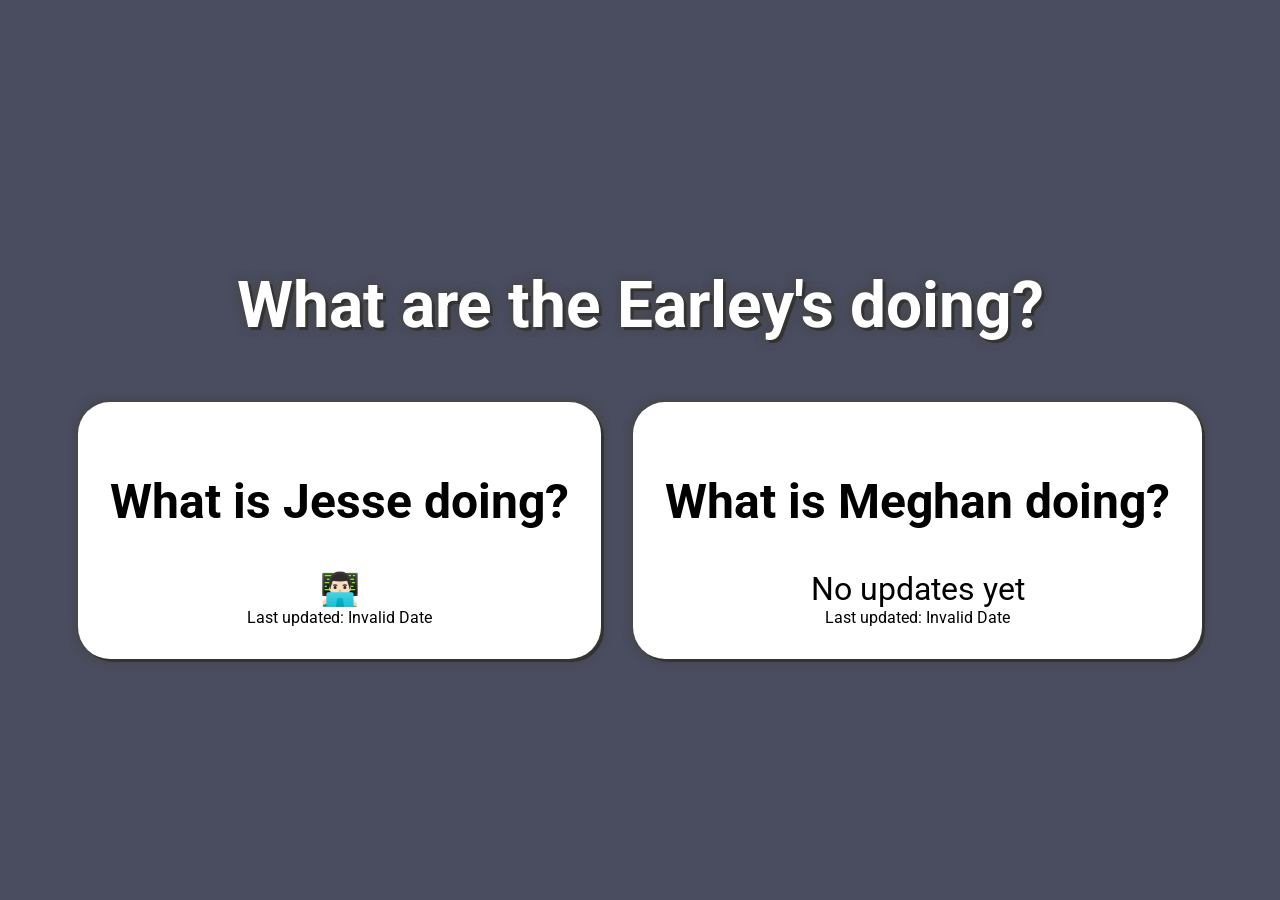
==== index.html @ f64fa742 "initial commit" ====
<!DOCTYPE html>
<html lang="en">
<head>
    <meta charset="UTF-8">
    <meta name="viewport" content="width=device-width, initial-scale=1.0">
    <title>What are the Earley's doing?</title>
    <link rel="stylesheet" href="styles.css">
    <link rel="preconnect" href="https://fonts.googleapis.com">
    <link rel="preconnect" href="https://fonts.gstatic.com" crossorigin>
    <link href="https://fonts.googleapis.com/css2?family=Roboto:ital,wght@0,100..900;1,100..900&display=swap" rel="stylesheet">
    <script src="script.js" defer></script>
</head>
<body>
    <h1>What are the Earley's doing?</h1>
    <div class="statusCardWrapper">
        <div class="statusCard" data-json-url="users/jesse/status.json">
            <h2>What is Jesse doing?</h2>
            <div id="Status">Loading...</div>
            <div id="Updated"></div>
        </div>

        <div class="statusCard" data-json-url="users/meghan/status.json">
            <h2>What is Meghan doing?</h2>
            <div id="Status">Loading...</div>
            <div id="Updated"></div>
        </div>
    </div>
</body>
</html>
---- styles.css ----
body {
    color: #000;
	display: flex;
	justify-content: center;
	align-items: center;
	min-height: 100vh;
	margin: 0;
	text-align: center;
    font-family: "Roboto", sans-serif;
    font-size: 16px;
    background: #494d5F;
    flex-direction: column;
}

.statusCardWrapper{
    display: flex;
	justify-content: center;
	align-items: center;
}

.statusCard {
	margin: 1rem;
	background: #fff;
	padding: 2rem;
	border-radius: 2rem;
    box-shadow: 3px 3px #333, 0 0 .6rem #474646, 0 0 .6rem #474646;
}

h1{
    font-size: 3rem;
}

h1:not(.statusCard h1){
    color: #FFF;
    font-size: 4rem;
    text-shadow: 3px 3px #333, 0 0 .6rem #474646, 0 0 .6rem #474646;
}

h2{
    font-size: 3rem;
}

#Status {
	font-size: 2rem;
}
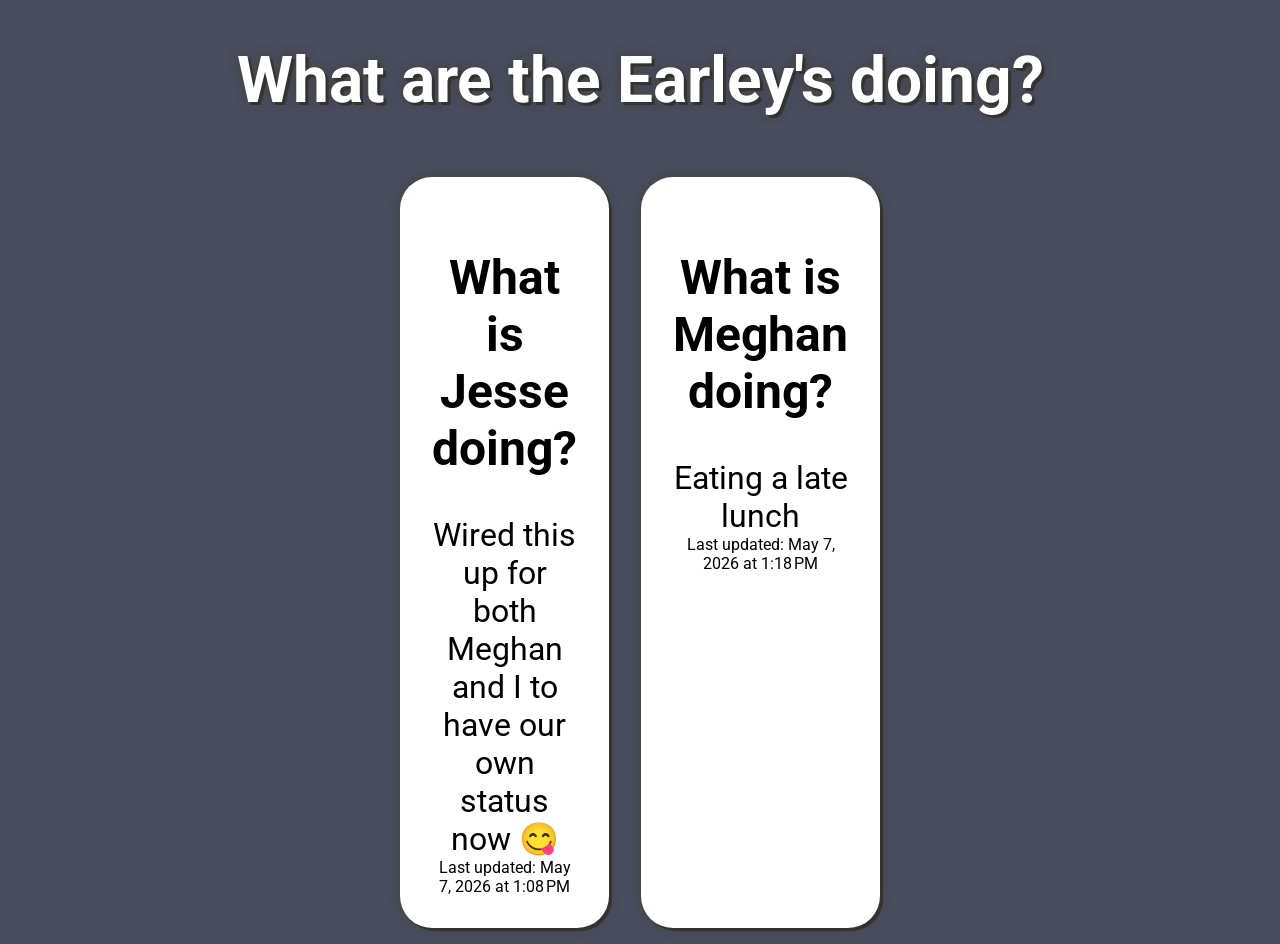
==== commit 36ed3ca0: "added wrapper modifier" ====
--- a/index.html
+++ b/index.html
@@ -12,7 +12,7 @@
 </head>
 <body>
     <h1>What are the Earley's doing?</h1>
-    <div class="statusCardWrapper">
+    <div class="statusCardWrapper statusCardWrapper-home">
         <div class="statusCard" data-json-url="users/jesse/status.json">
             <h2>What is Jesse doing?</h2>
             <div id="Status">Loading...</div>
--- a/styles.css
+++ b/styles.css
@@ -15,7 +15,11 @@
 .statusCardWrapper{
     display: flex;
 	justify-content: center;
-	align-items: center;
+	align-items: stretch;
+}
+
+.statusCardWrapper-home{
+    width: 35%;
 }
 
 .statusCard {
@@ -42,4 +46,11 @@
 
 #Status {
 	font-size: 2rem;
+}
+
+@media screen and (max-width: 900px) {
+    .statusCardWrapper-home  .statusCard{
+        display: block;
+        width: 100%;
+    }
 }
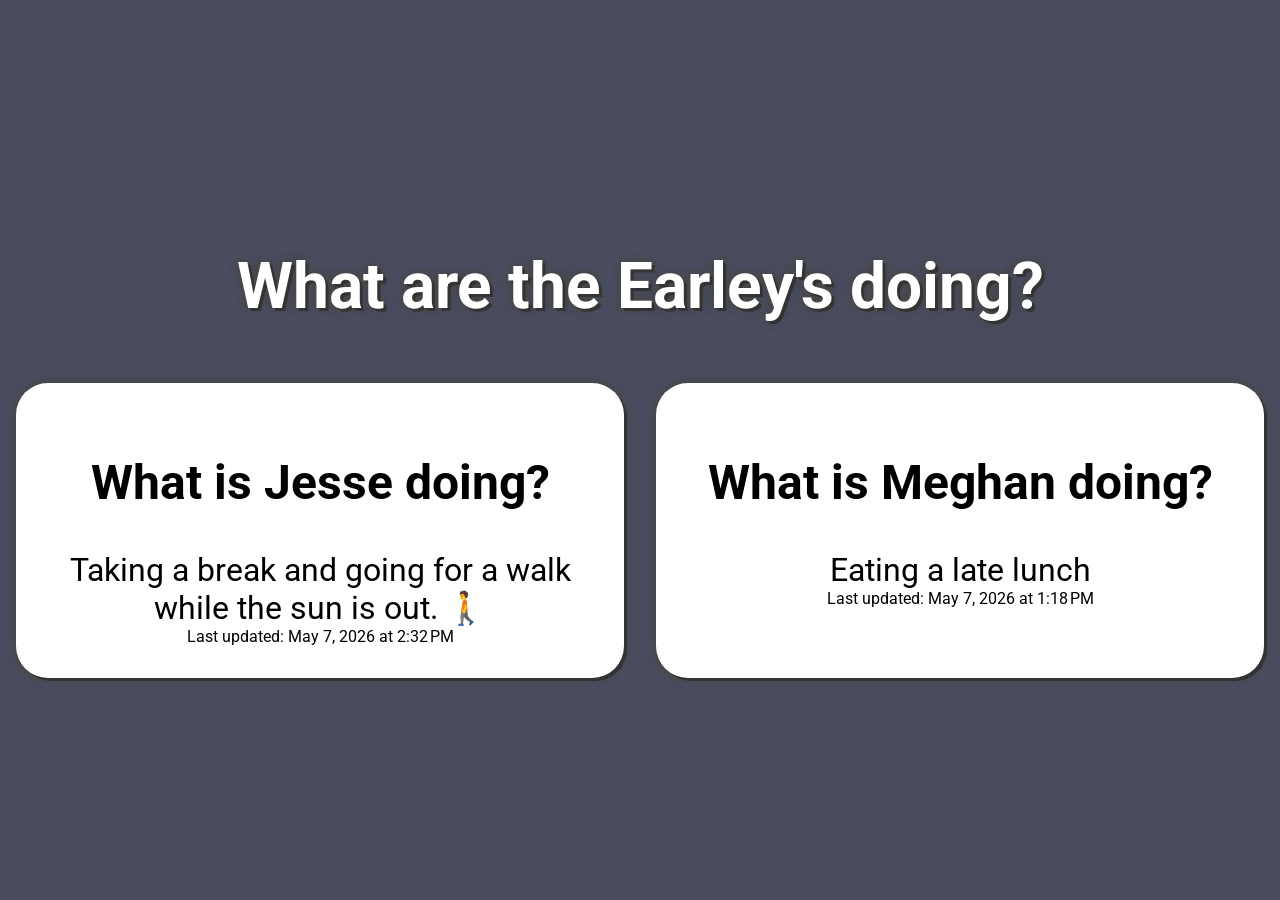
==== commit 6c8860d3: "added GA" ====
--- a/index.html
+++ b/index.html
@@ -1,6 +1,16 @@
 <!DOCTYPE html>
 <html lang="en">
 <head>
+    <!-- Google tag (gtag.js) -->
+    <script async src="https://www.googletagmanager.com/gtag/js?id=G-K6ZXQJQE9T"></script>
+    <script>
+    window.dataLayer = window.dataLayer || [];
+    function gtag(){dataLayer.push(arguments);}
+    gtag('js', new Date());
+
+    gtag('config', 'G-K6ZXQJQE9T');
+    </script>
+
     <meta charset="UTF-8">
     <meta name="viewport" content="width=device-width, initial-scale=1.0">
     <title>What are the Earley's doing?</title>
--- a/styles.css
+++ b/styles.css
@@ -1,3 +1,7 @@
+* {
+    box-sizing: border-box;
+}
+
 body {
     color: #000;
 	display: flex;
@@ -18,9 +22,10 @@
 	align-items: stretch;
 }
 
-.statusCardWrapper-home{
-    width: 35%;
+.statusCardWrapper-home .statusCard{
+    width: 50%;
 }
+
 
 .statusCard {
 	margin: 1rem;
@@ -28,6 +33,8 @@
 	padding: 2rem;
 	border-radius: 2rem;
     box-shadow: 3px 3px #333, 0 0 .6rem #474646, 0 0 .6rem #474646;
+    width: 100%;
+    word-break: break-word;
 }
 
 h1{
@@ -49,8 +56,12 @@
 }
 
 @media screen and (max-width: 900px) {
-    .statusCardWrapper-home  .statusCard{
+    .statusCardWrapper-home {
         display: block;
-        width: 100%;
+    }
+
+    .statusCard{
+        margin: 1rem auto;
+        width: calc(100% - 2rem) !important; 
     }
 }
